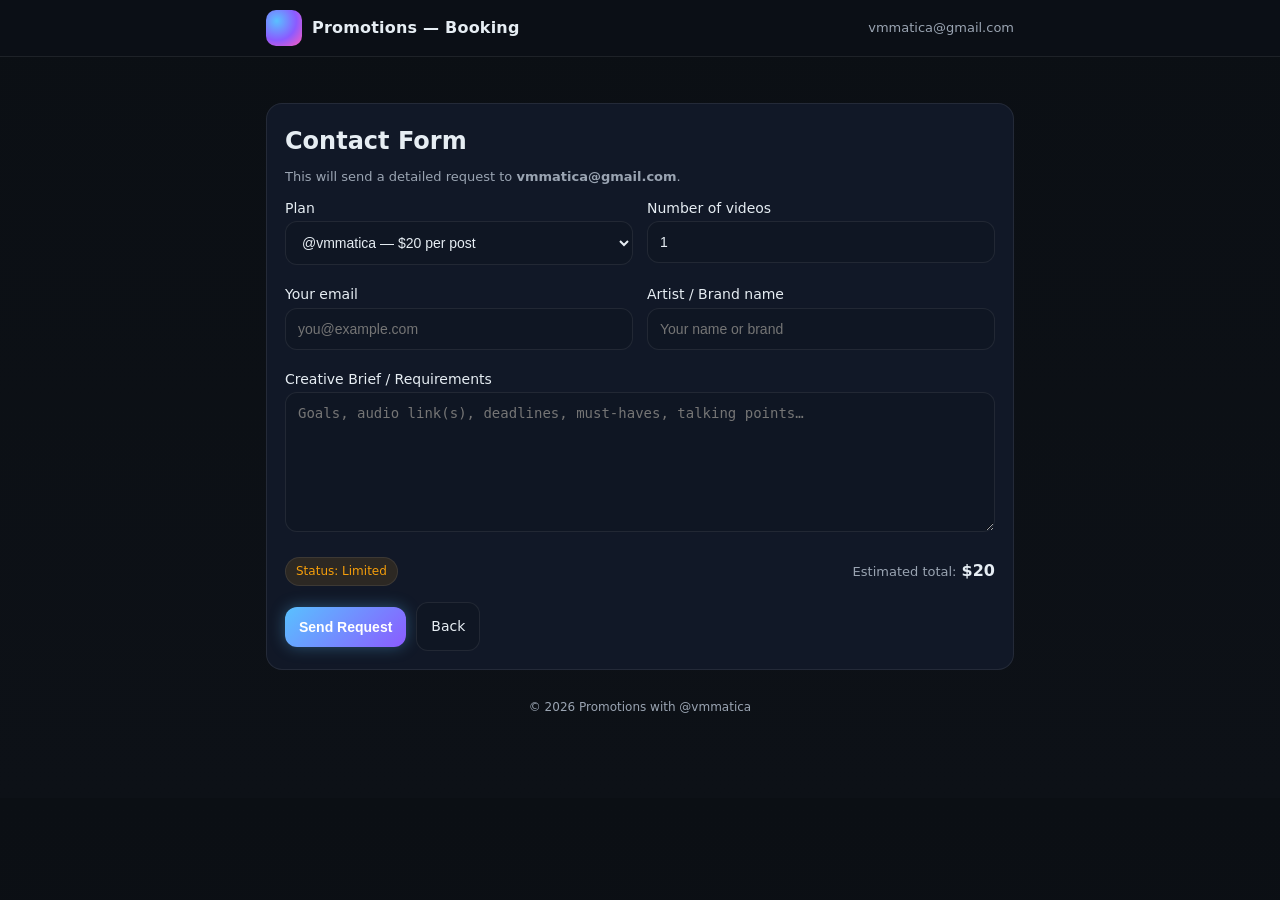
==== form.html @ cdf6c782 "Update form.html" ====
<!doctype html>
<html lang="en">
<head>
<meta charset="utf-8" />
<meta name="viewport" content="width=device-width, initial-scale=1" />
<title>Promotions — Booking</title>
<style>
  :root{--bg:#0d1117;--card:#111827;--muted:#9aa4b2;--text:#e6edf3;--accent:#59c1ff;
        --good:#22c55e;--warn:#f59e0b;--border:rgba(255,255,255,.08);
        --limited-bg:rgba(245,158,11,.12);--active-bg:rgba(34,197,94,.12);}
  *{box-sizing:border-box}
  body{margin:0;background:linear-gradient(180deg,#0b0f14 0%,#0d1117 100%);color:var(--text);
       font:400 16px/1.65 ui-sans-serif,system-ui,-apple-system,Segoe UI,Roboto,Helvetica,Arial}
  a{color:inherit;text-decoration:none}
  .wrap{max-width:780px;margin:0 auto;padding:24px 16px 80px}
  .nav{position:sticky;top:0;z-index:50;backdrop-filter:saturate(120%) blur(6px);
       background:rgba(13,17,23,.75);border-bottom:1px solid var(--border)}
  .nav-inner{display:flex;align-items:center;justify-content:space-between;max-width:780px;
             margin:0 auto;padding:10px 16px}
  .brand{display:flex;gap:10px;align-items:center}
  .logo{width:36px;height:36px;border-radius:10px;
        background:radial-gradient(circle at 30% 30%,#59c1ff,#8b5bff 55%,#ff5bbd 100%)}
  .brand h1{font-size:16px;margin:0;letter-spacing:.2px}
  .email{font-size:13px;color:var(--muted)} .email:hover{color:var(--text)}

  .card{background:var(--card);border:1px solid var(--border);border-radius:16px;padding:18px;margin-top:22px}
  h2{margin:0 0 4px 0} .muted{color:var(--muted);font-size:13px}
  form{display:grid;gap:16px;margin-top:8px} label{font-size:14px}
  input,select,textarea{width:100%;padding:12px;border-radius:12px;border:1px solid var(--border);
                        background:#0f1623;color:var(--text);font-size:14px;outline:none}
  textarea{min-height:140px;resize:vertical}
  .row{display:grid;grid-template-columns:1fr 1fr;gap:14px}
  @media (max-width:640px){.row{grid-template-columns:1fr}}
  .statusline{display:flex;align-items:center;justify-content:space-between}
  .pill{padding:4px 10px;border-radius:999px;font-size:12px;border:1px solid var(--border)}
  .active{background:rgba(34,197,94,.12);color:#22c55e}
  .limited{background:rgba(245,158,11,.12);color:#f59e0b}
  .submit{display:flex;gap:10px;align-items:center}
  .btn{display:inline-block;padding:12px 14px;border-radius:12px;border:1px solid var(--border);
       background:#0f1623;font-size:14px;text-align:center;transition:all .2s}
  .btn.primary{background:linear-gradient(135deg,#59c1ff,#8b5bff);border:none;color:#fff;font-weight:600;
               box-shadow:0 0 15px rgba(89,193,255,.35)}
  .btn.primary:hover{transform:translateY(-2px);box-shadow:0 0 20px rgba(89,193,255,.5)}
  .btn:hover{border-color:var(--accent)} .total{font-weight:700}
  footer{margin-top:28px;color:var(--muted);font-size:12px;text-align:center}
</style>
</head>
<body>
  <div class="nav">
    <div class="nav-inner">
      <div class="brand"><div class="logo" aria-hidden="true"></div><h1>Promotions — Booking</h1></div>
      <a class="email" href="mailto:vmmatica@gmail.com">vmmatica@gmail.com</a>
    </div>
  </div>

  <div class="wrap">
    <div class="card">
      <h2>Contact Form</h2>
      <div class="muted">This will send a detailed request to <b>vmmatica@gmail.com</b>.</div>

      <!-- IMPORTANT: absolute _next url fixes redirect -->
      <form id="form" method="POST" action="https://formsubmit.co/vmmatica@gmail.com">
        <input type="hidden" name="_template" value="table">
        <input type="hidden" name="_captcha" value="false">
        <input type="hidden" name="_next" value="https://baconartist.github.io/thanks.html">
        <input type="hidden" name="_subject" id="subjectInput" value="Promo Booking">
        <input type="hidden" name="status" id="statusField" value="Active">
        <input type="hidden" name="price_per_unit" id="ppuField" value="20">
        <input type="hidden" name="estimated_total" id="totalField" value="20">

        <div class="row">
          <div>
            <label for="plan">Plan</label>
            <select id="plan" name="plan" required>
              <option value="vmmatica" data-price="20" data-status="Limited">@vmmatica — $20 per post</option>
              <option value="vpolariss" data-price="18" data-status="Active">@vpolariss — $18 per post</option>
              <option value="vjubzzs"  data-price="15" data-status="Active">@vjubzzs — $15 per post</option>
              <option value="campaign" data-price="45" data-status="Active">Campaign Mini (Best for Algorithm) — $45 per cycle</option>
            </select>
          </div>
          <div>
            <label for="qty" id="qty-label">Number of videos</label>
            <input id="qty" name="quantity" type="number" min="1" value="1" required />
          </div>
        </div>

        <div class="row">
          <div>
            <label for="email">Your email</label>
            <input id="email" name="client_email" type="email" placeholder="you@example.com" required />
          </div>
          <div>
            <label for="name">Artist / Brand name</label>
            <input id="name" name="client_name" type="text" placeholder="Your name or brand" required />
          </div>
        </div>

        <div>
          <label for="brief">Creative Brief / Requirements</label>
          <textarea id="brief" name="creative_brief" placeholder="Goals, audio link(s), deadlines, must-haves, talking points…"></textarea>
        </div>

        <div class="statusline">
          <span class="pill" id="statusPill">Status: Active</span>
          <div><span class="muted">Estimated total:</span> <span class="total" id="total">$20</span></div>
        </div>

        <div class="submit">
          <button type="submit" class="btn primary">Send Request</button>
          <a href="index.html" class="btn">Back</a>
        </div>
      </form>
    </div>

    <footer>© <span id="year"></span> Promotions with @vmmatica</footer>
  </div>

<script>
  document.getElementById('year').textContent = new Date().getFullYear();

  const prices   = { vmmatica:20, vpolariss:18, vjubzzs:15, campaign:45 };
  const statuses = { vmmatica:'Limited', vpolariss:'Active', vjubzzs:'Active', campaign:'Active' };

  const qs = new URLSearchParams(location.search);
  const planSelect = document.getElementById('plan');
  const qtyInput   = document.getElementById('qty');
  const totalEl    = document.getElementById('total');
  const totalField = document.getElementById('totalField');
  const ppuField   = document.getElementById('ppuField');
  const statusField= document.getElementById('statusField');
  const statusPill = document.getElementById('statusPill');
  const subjectInp = document.getElementById('subjectInput');
  const qtyLabel   = document.getElementById('qty-label');

  const initialPlan = qs.get('plan');
  if (initialPlan && prices[initialPlan]) planSelect.value = initialPlan;

  function updateLabels(){
    const plan = planSelect.value;
    qtyLabel.textContent = (plan === 'campaign') ? 'Number of campaign cycles' : 'Number of videos';
  }
  function updateStatus(){
    const plan = planSelect.value;
    const st = statuses[plan] || 'Active';
    statusField.value = st;
    statusPill.textContent = `Status: ${st}`;
    statusPill.className = 'pill ' + (st === 'Limited' ? 'limited' : 'active');
  }
  function updateTotals(){
    const plan = planSelect.value;
    const qty  = Math.max(1, Number(qtyInput.value || 1));
    const ppu  = prices[plan] || 0;
    const ttl  = qty * ppu;
    totalEl.textContent = `$${ttl.toLocaleString()}`;
    totalField.value = ttl;
    ppuField.value   = ppu;
    subjectInp.value = `Promo Booking — ${plan === 'campaign' ? 'Campaign Mini (Best for Algorithm)' : '@' + plan} — ${qty} ${plan === 'campaign' ? 'cycle(s)' : 'video(s)'}`;
  }

  planSelect.addEventListener('change', ()=>{ updateLabels(); updateStatus(); updateTotals(); });
  qtyInput.addEventListener('input', updateTotals);

  updateLabels(); updateStatus(); updateTotals();
</script>
</body>
</html>
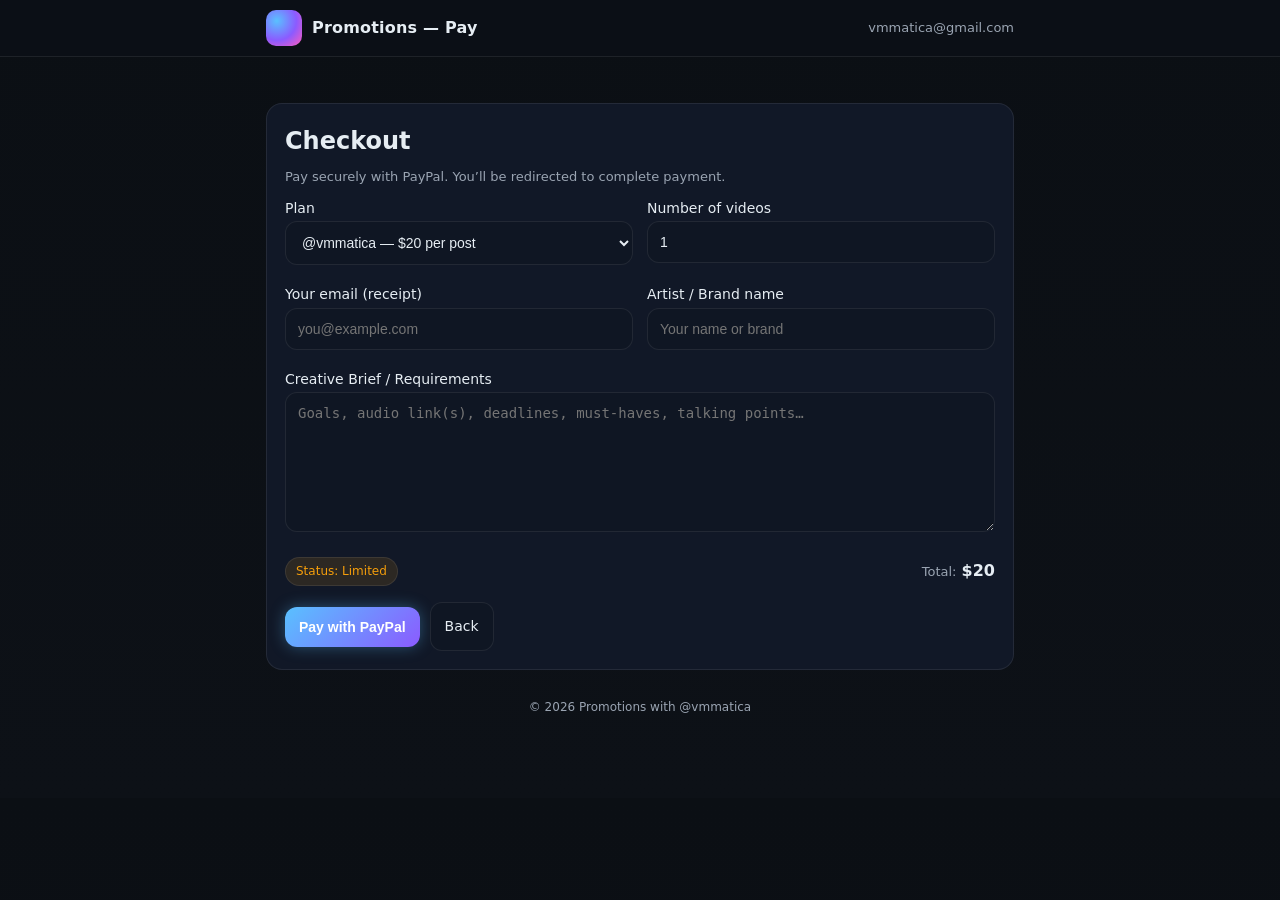
==== commit 1a54517a: "Update form.html" ====
--- a/form.html
+++ b/form.html
@@ -3,75 +3,76 @@
 <head>
 <meta charset="utf-8" />
 <meta name="viewport" content="width=device-width, initial-scale=1" />
-<title>Promotions — Booking</title>
+<title>Promotions — Pay</title>
 <style>
-  :root{--bg:#0d1117;--card:#111827;--muted:#9aa4b2;--text:#e6edf3;--accent:#59c1ff;
-        --good:#22c55e;--warn:#f59e0b;--border:rgba(255,255,255,.08);
-        --limited-bg:rgba(245,158,11,.12);--active-bg:rgba(34,197,94,.12);}
+  :root{
+    --bg:#0d1117;--card:#111827;--muted:#9aa4b2;--text:#e6edf3;--accent:#59c1ff;
+    --good:#22c55e;--warn:#f59e0b;--border:rgba(255,255,255,.08);
+    --limited-bg:rgba(245,158,11,.12);--active-bg:rgba(34,197,94,.12);
+  }
   *{box-sizing:border-box}
   body{margin:0;background:linear-gradient(180deg,#0b0f14 0%,#0d1117 100%);color:var(--text);
-       font:400 16px/1.65 ui-sans-serif,system-ui,-apple-system,Segoe UI,Roboto,Helvetica,Arial}
+    font:400 16px/1.65 ui-sans-serif,system-ui,-apple-system,Segoe UI,Roboto,Helvetica,Arial}
   a{color:inherit;text-decoration:none}
   .wrap{max-width:780px;margin:0 auto;padding:24px 16px 80px}
   .nav{position:sticky;top:0;z-index:50;backdrop-filter:saturate(120%) blur(6px);
-       background:rgba(13,17,23,.75);border-bottom:1px solid var(--border)}
+    background:rgba(13,17,23,.75);border-bottom:1px solid var(--border)}
   .nav-inner{display:flex;align-items:center;justify-content:space-between;max-width:780px;
-             margin:0 auto;padding:10px 16px}
+    margin:0 auto;padding:10px 16px}
   .brand{display:flex;gap:10px;align-items:center}
-  .logo{width:36px;height:36px;border-radius:10px;
-        background:radial-gradient(circle at 30% 30%,#59c1ff,#8b5bff 55%,#ff5bbd 100%)}
+  .logo{width:36px;height:36px;border-radius:10px;background:radial-gradient(circle at 30% 30%,#59c1ff,#8b5bff 55%,#ff5bbd 100%)}
   .brand h1{font-size:16px;margin:0;letter-spacing:.2px}
   .email{font-size:13px;color:var(--muted)} .email:hover{color:var(--text)}
 
   .card{background:var(--card);border:1px solid var(--border);border-radius:16px;padding:18px;margin-top:22px}
   h2{margin:0 0 4px 0} .muted{color:var(--muted);font-size:13px}
-  form{display:grid;gap:16px;margin-top:8px} label{font-size:14px}
-  input,select,textarea{width:100%;padding:12px;border-radius:12px;border:1px solid var(--border);
-                        background:#0f1623;color:var(--text);font-size:14px;outline:none}
+
+  form{display:grid;gap:16px;margin-top:8px}
+  label{font-size:14px}
+  input, select, textarea{
+    width:100%;padding:12px;border-radius:12px;border:1px solid var(--border);
+    background:#0f1623;color:var(--text);font-size:14px;outline:none;
+  }
   textarea{min-height:140px;resize:vertical}
   .row{display:grid;grid-template-columns:1fr 1fr;gap:14px}
   @media (max-width:640px){.row{grid-template-columns:1fr}}
+
   .statusline{display:flex;align-items:center;justify-content:space-between}
   .pill{padding:4px 10px;border-radius:999px;font-size:12px;border:1px solid var(--border)}
-  .active{background:rgba(34,197,94,.12);color:#22c55e}
-  .limited{background:rgba(245,158,11,.12);color:#f59e0b}
+  .active{background:var(--active-bg);color:#22c55e}
+  .limited{background:var(--limited-bg);color:#f59e0b}
+
   .submit{display:flex;gap:10px;align-items:center}
   .btn{display:inline-block;padding:12px 14px;border-radius:12px;border:1px solid var(--border);
-       background:#0f1623;font-size:14px;text-align:center;transition:all .2s}
+    background:#0f1623;font-size:14px;text-align:center;transition:all .2s}
   .btn.primary{background:linear-gradient(135deg,#59c1ff,#8b5bff);border:none;color:#fff;font-weight:600;
-               box-shadow:0 0 15px rgba(89,193,255,.35)}
+    box-shadow:0 0 15px rgba(89,193,255,.35)}
   .btn.primary:hover{transform:translateY(-2px);box-shadow:0 0 20px rgba(89,193,255,.5)}
-  .btn:hover{border-color:var(--accent)} .total{font-weight:700}
+  .btn:hover{border-color:var(--accent)}
+  .total{font-weight:700}
+
   footer{margin-top:28px;color:var(--muted);font-size:12px;text-align:center}
 </style>
 </head>
 <body>
   <div class="nav">
     <div class="nav-inner">
-      <div class="brand"><div class="logo" aria-hidden="true"></div><h1>Promotions — Booking</h1></div>
+      <div class="brand"><div class="logo" aria-hidden="true"></div><h1>Promotions — Pay</h1></div>
       <a class="email" href="mailto:vmmatica@gmail.com">vmmatica@gmail.com</a>
     </div>
   </div>
 
   <div class="wrap">
     <div class="card">
-      <h2>Contact Form</h2>
-      <div class="muted">This will send a detailed request to <b>vmmatica@gmail.com</b>.</div>
-
-      <!-- IMPORTANT: absolute _next url fixes redirect -->
-      <form id="form" method="POST" action="https://formsubmit.co/vmmatica@gmail.com">
-        <input type="hidden" name="_template" value="table">
-        <input type="hidden" name="_captcha" value="false">
-        <input type="hidden" name="_next" value="https://baconartist.github.io/thanks.html">
-        <input type="hidden" name="_subject" id="subjectInput" value="Promo Booking">
-        <input type="hidden" name="status" id="statusField" value="Active">
-        <input type="hidden" name="price_per_unit" id="ppuField" value="20">
-        <input type="hidden" name="estimated_total" id="totalField" value="20">
-
+      <h2>Checkout</h2>
+      <div class="muted">Pay securely with PayPal. You’ll be redirected to complete payment.</div>
+
+      <!-- Visible form (collects info, then we post to PayPal) -->
+      <form id="ui-form">
         <div class="row">
           <div>
             <label for="plan">Plan</label>
-            <select id="plan" name="plan" required>
+            <select id="plan" required>
               <option value="vmmatica" data-price="20" data-status="Limited">@vmmatica — $20 per post</option>
               <option value="vpolariss" data-price="18" data-status="Active">@vpolariss — $18 per post</option>
               <option value="vjubzzs"  data-price="15" data-status="Active">@vjubzzs — $15 per post</option>
@@ -80,35 +81,52 @@
           </div>
           <div>
             <label for="qty" id="qty-label">Number of videos</label>
-            <input id="qty" name="quantity" type="number" min="1" value="1" required />
+            <input id="qty" type="number" min="1" value="1" required />
           </div>
         </div>
 
         <div class="row">
           <div>
-            <label for="email">Your email</label>
-            <input id="email" name="client_email" type="email" placeholder="you@example.com" required />
+            <label for="email">Your email (receipt)</label>
+            <input id="email" type="email" placeholder="you@example.com" required />
           </div>
           <div>
             <label for="name">Artist / Brand name</label>
-            <input id="name" name="client_name" type="text" placeholder="Your name or brand" required />
+            <input id="name" type="text" placeholder="Your name or brand" required />
           </div>
         </div>
 
         <div>
           <label for="brief">Creative Brief / Requirements</label>
-          <textarea id="brief" name="creative_brief" placeholder="Goals, audio link(s), deadlines, must-haves, talking points…"></textarea>
+          <textarea id="brief" placeholder="Goals, audio link(s), deadlines, must-haves, talking points…"></textarea>
         </div>
 
         <div class="statusline">
           <span class="pill" id="statusPill">Status: Active</span>
-          <div><span class="muted">Estimated total:</span> <span class="total" id="total">$20</span></div>
+          <div><span class="muted">Total:</span> <span class="total" id="total">$20</span></div>
         </div>
 
         <div class="submit">
-          <button type="submit" class="btn primary">Send Request</button>
+          <button type="submit" class="btn primary">Pay with PayPal</button>
           <a href="index.html" class="btn">Back</a>
         </div>
+      </form>
+
+      <!-- Hidden PayPal form (classic POST to webscr) -->
+      <form id="paypal-form" method="post" action="https://www.paypal.com/cgi-bin/webscr" style="display:none">
+        <input type="hidden" name="cmd" value="_xclick">
+        <input type="hidden" name="business" value="vmmatica@gmail.com">
+        <input type="hidden" name="item_name" id="pp_item_name" value="Promotion">
+        <input type="hidden" name="amount" id="pp_amount" value="20">
+        <input type="hidden" name="quantity" id="pp_qty" value="1">
+        <input type="hidden" name="currency_code" value="USD">
+        <input type="hidden" name="no_shipping" value="1">
+        <!-- rm=1 => GET redirect (lets thanks.html read query params) -->
+        <input type="hidden" name="rm" value="1">
+        <input type="hidden" name="return" value="https://baconartist.github.io/thanks.html">
+        <input type="hidden" name="cancel_return" value="https://baconartist.github.io/form.html?cancel=1">
+        <!-- Lightweight metadata for your dashboard -->
+        <input type="hidden" name="custom" id="pp_custom" value="">
       </form>
     </div>
 
@@ -124,43 +142,75 @@
   const qs = new URLSearchParams(location.search);
   const planSelect = document.getElementById('plan');
   const qtyInput   = document.getElementById('qty');
+  const emailInput = document.getElementById('email');
+  const nameInput  = document.getElementById('name');
+  const briefInput = document.getElementById('brief');
+
   const totalEl    = document.getElementById('total');
-  const totalField = document.getElementById('totalField');
-  const ppuField   = document.getElementById('ppuField');
-  const statusField= document.getElementById('statusField');
   const statusPill = document.getElementById('statusPill');
-  const subjectInp = document.getElementById('subjectInput');
   const qtyLabel   = document.getElementById('qty-label');
 
+  // Preselect plan from ?plan=
   const initialPlan = qs.get('plan');
   if (initialPlan && prices[initialPlan]) planSelect.value = initialPlan;
 
   function updateLabels(){
-    const plan = planSelect.value;
-    qtyLabel.textContent = (plan === 'campaign') ? 'Number of campaign cycles' : 'Number of videos';
+    const p = planSelect.value;
+    qtyLabel.textContent = (p === 'campaign') ? 'Number of campaign cycles' : 'Number of videos';
   }
   function updateStatus(){
-    const plan = planSelect.value;
-    const st = statuses[plan] || 'Active';
-    statusField.value = st;
+    const st = statuses[planSelect.value] || 'Active';
     statusPill.textContent = `Status: ${st}`;
     statusPill.className = 'pill ' + (st === 'Limited' ? 'limited' : 'active');
   }
-  function updateTotals(){
-    const plan = planSelect.value;
-    const qty  = Math.max(1, Number(qtyInput.value || 1));
-    const ppu  = prices[plan] || 0;
-    const ttl  = qty * ppu;
-    totalEl.textContent = `$${ttl.toLocaleString()}`;
-    totalField.value = ttl;
-    ppuField.value   = ppu;
-    subjectInp.value = `Promo Booking — ${plan === 'campaign' ? 'Campaign Mini (Best for Algorithm)' : '@' + plan} — ${qty} ${plan === 'campaign' ? 'cycle(s)' : 'video(s)'}`;
-  }
-
-  planSelect.addEventListener('change', ()=>{ updateLabels(); updateStatus(); updateTotals(); });
-  qtyInput.addEventListener('input', updateTotals);
-
-  updateLabels(); updateStatus(); updateTotals();
+  function updateTotal(){
+    const price = prices[planSelect.value] || 0;
+    const qty = Math.max(1, Number(qtyInput.value || 1));
+    const total = price * qty;
+    totalEl.textContent = `$${total.toLocaleString()}`;
+  }
+
+  planSelect.addEventListener('change', ()=>{ updateLabels(); updateStatus(); updateTotal(); });
+  qtyInput.addEventListener('input', updateTotal);
+
+  updateLabels(); updateStatus(); updateTotal();
+
+  // Submit visible form -> fill hidden PayPal form and POST
+  document.getElementById('ui-form').addEventListener('submit', (e)=>{
+    e.preventDefault();
+
+    const plan  = planSelect.value;
+    const price = prices[plan] || 0;
+    const qty   = Math.max(1, Number(qtyInput.value || 1));
+
+    // Build item name and custom notes
+    const itemName =
+      plan === 'campaign'
+        ? `Campaign Mini (Best for Algorithm) — ${qty} cycle(s)`
+        : `@${plan} — ${qty} video(s)`;
+    const custom = [
+      `Client: ${nameInput.value || '(N/A)'}`,
+      `Email: ${emailInput.value || '(N/A)'}`,
+      `Plan: ${plan}`,
+      `Qty: ${qty}`,
+      `Brief: ${briefInput.value || '(N/A)'}`
+    ].join(' | ').slice(0, 255); // PayPal custom field max length
+
+    // Save for thanks.html (so we can show a nice receipt)
+    localStorage.setItem('lastOrder', JSON.stringify({
+      plan, qty, price,
+      email: emailInput.value || '',
+      brief: briefInput.value || ''
+    }));
+
+    // Set hidden PayPal fields and submit
+    document.getElementById('pp_item_name').value = itemName;
+    document.getElementById('pp_amount').value    = price.toFixed(2);
+    document.getElementById('pp_qty').value       = qty;
+    document.getElementById('pp_custom').value    = custom;
+
+    document.getElementById('paypal-form').submit();
+  });
 </script>
 </body>
 </html>
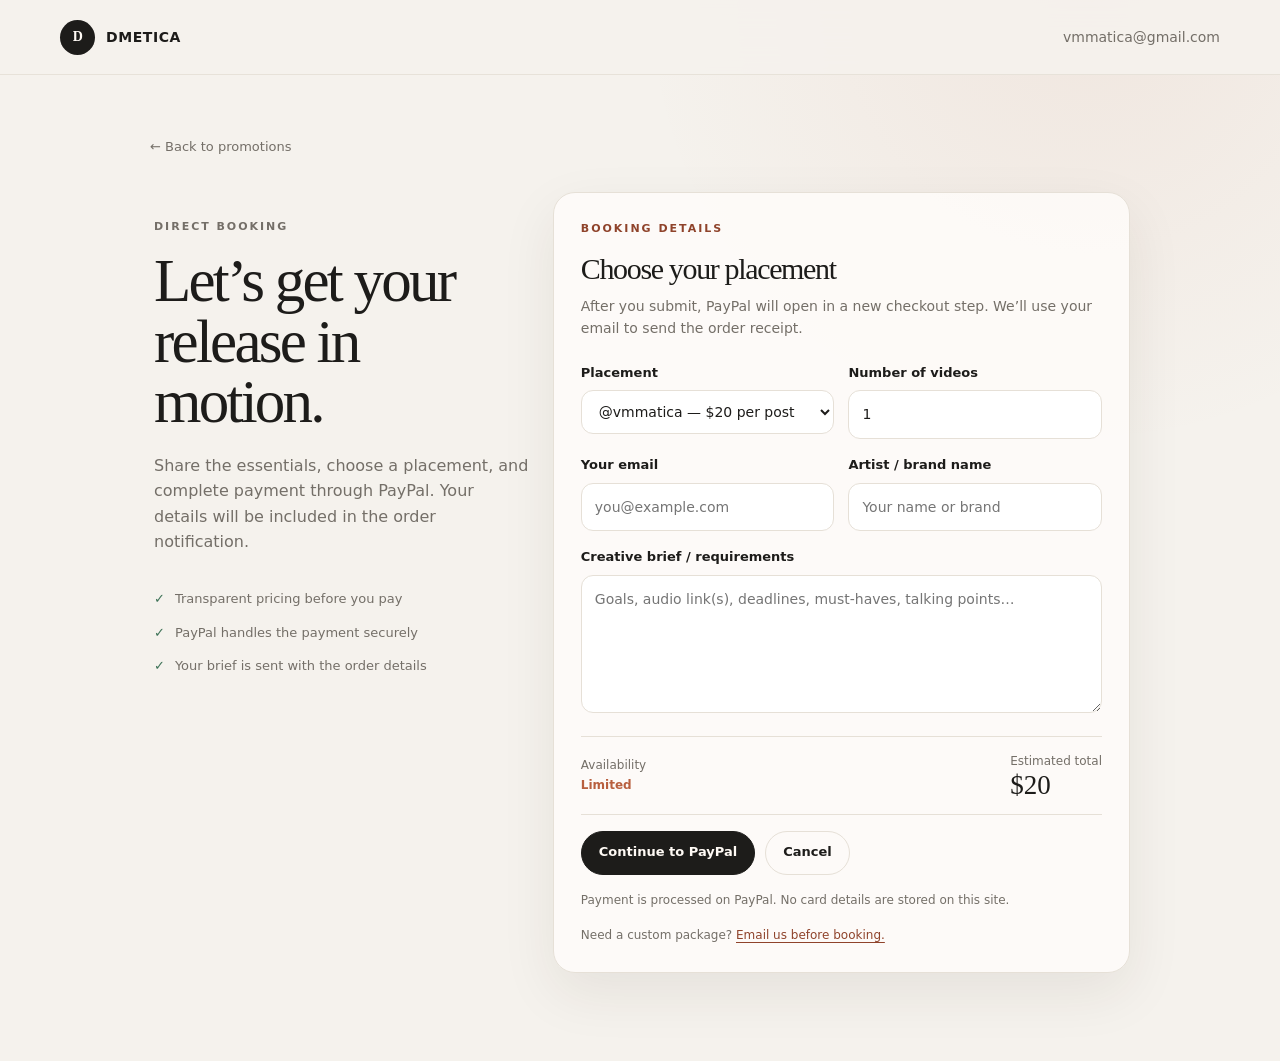
==== commit 7e69e01c: "Modernize promotion booking site" ====
--- a/form.html
+++ b/form.html
@@ -1,216 +1,153 @@
 <!doctype html>
 <html lang="en">
 <head>
-<meta charset="utf-8" />
-<meta name="viewport" content="width=device-width, initial-scale=1" />
-<title>Promotions — Pay</title>
-<style>
-  :root{
-    --bg:#0d1117;--card:#111827;--muted:#9aa4b2;--text:#e6edf3;--accent:#59c1ff;
-    --good:#22c55e;--warn:#f59e0b;--border:rgba(255,255,255,.08);
-    --limited-bg:rgba(245,158,11,.12);--active-bg:rgba(34,197,94,.12);
-  }
-  *{box-sizing:border-box}
-  body{margin:0;background:linear-gradient(180deg,#0b0f14 0%,#0d1117 100%);color:var(--text);
-    font:400 16px/1.65 ui-sans-serif,system-ui,-apple-system,Segoe UI,Roboto,Helvetica,Arial}
-  a{color:inherit;text-decoration:none}
-  .wrap{max-width:780px;margin:0 auto;padding:24px 16px 80px}
-  .nav{position:sticky;top:0;z-index:50;backdrop-filter:saturate(120%) blur(6px);
-    background:rgba(13,17,23,.75);border-bottom:1px solid var(--border)}
-  .nav-inner{display:flex;align-items:center;justify-content:space-between;max-width:780px;
-    margin:0 auto;padding:10px 16px}
-  .brand{display:flex;gap:10px;align-items:center}
-  .logo{width:36px;height:36px;border-radius:10px;background:radial-gradient(circle at 30% 30%,#59c1ff,#8b5bff 55%,#ff5bbd 100%)}
-  .brand h1{font-size:16px;margin:0;letter-spacing:.2px}
-  .email{font-size:13px;color:var(--muted)} .email:hover{color:var(--text)}
-
-  .card{background:var(--card);border:1px solid var(--border);border-radius:16px;padding:18px;margin-top:22px}
-  h2{margin:0 0 4px 0} .muted{color:var(--muted);font-size:13px}
-
-  form{display:grid;gap:16px;margin-top:8px}
-  label{font-size:14px}
-  input, select, textarea{
-    width:100%;padding:12px;border-radius:12px;border:1px solid var(--border);
-    background:#0f1623;color:var(--text);font-size:14px;outline:none;
-  }
-  textarea{min-height:140px;resize:vertical}
-  .row{display:grid;grid-template-columns:1fr 1fr;gap:14px}
-  @media (max-width:640px){.row{grid-template-columns:1fr}}
-
-  .statusline{display:flex;align-items:center;justify-content:space-between}
-  .pill{padding:4px 10px;border-radius:999px;font-size:12px;border:1px solid var(--border)}
-  .active{background:var(--active-bg);color:#22c55e}
-  .limited{background:var(--limited-bg);color:#f59e0b}
-
-  .submit{display:flex;gap:10px;align-items:center}
-  .btn{display:inline-block;padding:12px 14px;border-radius:12px;border:1px solid var(--border);
-    background:#0f1623;font-size:14px;text-align:center;transition:all .2s}
-  .btn.primary{background:linear-gradient(135deg,#59c1ff,#8b5bff);border:none;color:#fff;font-weight:600;
-    box-shadow:0 0 15px rgba(89,193,255,.35)}
-  .btn.primary:hover{transform:translateY(-2px);box-shadow:0 0 20px rgba(89,193,255,.5)}
-  .btn:hover{border-color:var(--accent)}
-  .total{font-weight:700}
-
-  footer{margin-top:28px;color:var(--muted);font-size:12px;text-align:center}
-</style>
+  <meta charset="utf-8" />
+  <meta name="viewport" content="width=device-width, initial-scale=1" />
+  <meta name="description" content="Book a DMetica TikTok promotion." />
+  <title>Book a promotion — DMetica</title>
+  <link rel="stylesheet" href="styles.css" />
 </head>
 <body>
-  <div class="nav">
+  <header class="site-header">
     <div class="nav-inner">
-      <div class="brand"><div class="logo" aria-hidden="true"></div><h1>Promotions — Pay</h1></div>
-      <a class="email" href="mailto:vmmatica@gmail.com">vmmatica@gmail.com</a>
+      <a class="brand" href="index.html" aria-label="DMetica home"><span class="brand-mark" aria-hidden="true">D</span><span class="brand-name">DMetica</span></a>
+      <a class="header-link" href="mailto:vmmatica@gmail.com">vmmatica@gmail.com</a>
     </div>
-  </div>
+  </header>
 
-  <div class="wrap">
-    <div class="card">
-      <h2>Checkout</h2>
-      <div class="muted">Pay securely with PayPal. You’ll be redirected to complete payment.</div>
+  <main class="checkout-shell">
+    <a class="back-link" href="index.html">← Back to promotions</a>
+    <div class="checkout-layout">
+      <section class="checkout-intro" aria-labelledby="checkout-title">
+        <p class="eyebrow">Direct booking</p>
+        <h1 id="checkout-title">Let’s get your release in motion.</h1>
+        <p>Share the essentials, choose a placement, and complete payment through PayPal. Your details will be included in the order notification.</p>
+        <ul class="trust-list">
+          <li>Transparent pricing before you pay</li>
+          <li>PayPal handles the payment securely</li>
+          <li>Your brief is sent with the order details</li>
+        </ul>
+      </section>
 
-      <!-- Visible form (collects info, then we post to PayPal) -->
-      <form id="ui-form">
-        <div class="row">
+      <section class="checkout-card" aria-labelledby="form-title">
+        <p class="eyebrow">Booking details</p>
+        <h2 id="form-title">Choose your placement</h2>
+        <p class="form-intro">After you submit, PayPal will open in a new checkout step. We’ll use your email to send the order receipt.</p>
+
+        <form id="ui-form">
+          <div class="field-row">
+            <div>
+              <label for="plan">Placement</label>
+              <select id="plan" required>
+                <option value="vmmatica" data-price="20" data-status="Limited">@vmmatica — $20 per post</option>
+                <option value="vpolariss" data-price="18" data-status="Active">@vpolariss — $18 per post</option>
+                <option value="vjubzzs" data-price="15" data-status="Active">@vjubzzs — $15 per post</option>
+                <option value="campaign" data-price="45" data-status="Active">Campaign Mini — $45 per cycle</option>
+              </select>
+            </div>
+            <div>
+              <label for="qty" id="qty-label">Number of videos</label>
+              <input id="qty" name="quantity" type="number" min="1" step="1" value="1" inputmode="numeric" required />
+            </div>
+          </div>
+
+          <div class="field-row">
+            <div>
+              <label for="email">Your email</label>
+              <input id="email" name="buyer_email" type="email" autocomplete="email" placeholder="you@example.com" required />
+            </div>
+            <div>
+              <label for="name">Artist / brand name</label>
+              <input id="name" name="artist_brand" type="text" autocomplete="organization" placeholder="Your name or brand" required />
+            </div>
+          </div>
+
           <div>
-            <label for="plan">Plan</label>
-            <select id="plan" required>
-              <option value="vmmatica" data-price="20" data-status="Limited">@vmmatica — $20 per post</option>
-              <option value="vpolariss" data-price="18" data-status="Active">@vpolariss — $18 per post</option>
-              <option value="vjubzzs"  data-price="15" data-status="Active">@vjubzzs — $15 per post</option>
-              <option value="campaign" data-price="45" data-status="Active">Campaign Mini (Best for Algorithm) — $45 per cycle</option>
-            </select>
+            <label for="brief">Creative brief / requirements</label>
+            <textarea id="brief" name="creative_brief" placeholder="Goals, audio link(s), deadlines, must-haves, talking points…"></textarea>
           </div>
-          <div>
-            <label for="qty" id="qty-label">Number of videos</label>
-            <input id="qty" type="number" min="1" value="1" required />
+
+          <div class="checkout-summary">
+            <div><div class="summary-label">Availability</div><div class="summary-status" id="statusPill">Active</div></div>
+            <div><div class="summary-label">Estimated total</div><div class="summary-value" id="total">$20</div></div>
           </div>
-        </div>
 
-        <div class="row">
-          <div>
-            <label for="email">Your email (receipt)</label>
-            <input id="email" type="email" placeholder="you@example.com" required />
+          <div class="form-actions">
+            <button type="submit" class="button">Continue to PayPal</button>
+            <a href="index.html" class="button secondary">Cancel</a>
           </div>
-          <div>
-            <label for="name">Artist / Brand name</label>
-            <input id="name" type="text" placeholder="Your name or brand" required />
-          </div>
-        </div>
+          <p class="payment-note">Payment is processed on PayPal. No card details are stored on this site.</p>
+          <p class="cancel-note">Need a custom package? <a href="mailto:vmmatica@gmail.com">Email us before booking.</a></p>
+        </form>
 
-        <div>
-          <label for="brief">Creative Brief / Requirements</label>
-          <textarea id="brief" placeholder="Goals, audio link(s), deadlines, must-haves, talking points…"></textarea>
-        </div>
+        <form id="paypal-form" method="post" action="https://www.paypal.com/cgi-bin/webscr" hidden>
+          <input type="hidden" name="cmd" value="_xclick" />
+          <input type="hidden" name="business" value="vmmatica@gmail.com" />
+          <input type="hidden" name="item_name" id="pp_item_name" value="Promotion" />
+          <input type="hidden" name="amount" id="pp_amount" value="20.00" />
+          <input type="hidden" name="quantity" id="pp_qty" value="1" />
+          <input type="hidden" name="currency_code" value="USD" />
+          <input type="hidden" name="no_shipping" value="1" />
+          <input type="hidden" name="rm" value="1" />
+          <input type="hidden" name="return" value="https://baconartist.github.io/thanks.html" />
+          <input type="hidden" name="cancel_return" value="https://baconartist.github.io/form.html?cancel=1" />
+          <input type="hidden" name="custom" id="pp_custom" value="" />
+          <input type="hidden" name="invoice" id="pp_invoice" value="" />
+        </form>
+      </section>
+    </div>
+  </main>
 
-        <div class="statusline">
-          <span class="pill" id="statusPill">Status: Active</span>
-          <div><span class="muted">Total:</span> <span class="total" id="total">$20</span></div>
-        </div>
+  <script>
+    const prices = { vmmatica: 20, vpolariss: 18, vjubzzs: 15, campaign: 45 };
+    const statuses = { vmmatica: 'Limited', vpolariss: 'Active', vjubzzs: 'Active', campaign: 'Active' };
+    const qs = new URLSearchParams(location.search);
+    const planSelect = document.getElementById('plan');
+    const qtyInput = document.getElementById('qty');
+    const emailInput = document.getElementById('email');
+    const nameInput = document.getElementById('name');
+    const briefInput = document.getElementById('brief');
+    const totalEl = document.getElementById('total');
+    const statusPill = document.getElementById('statusPill');
+    const qtyLabel = document.getElementById('qty-label');
 
-        <div class="submit">
-          <button type="submit" class="btn primary">Pay with PayPal</button>
-          <a href="index.html" class="btn">Back</a>
-        </div>
-      </form>
+    const initialPlan = qs.get('plan');
+    if (initialPlan && prices[initialPlan]) planSelect.value = initialPlan;
 
-      <!-- Hidden PayPal form (classic POST to webscr) -->
-      <form id="paypal-form" method="post" action="https://www.paypal.com/cgi-bin/webscr" style="display:none">
-        <input type="hidden" name="cmd" value="_xclick">
-        <input type="hidden" name="business" value="vmmatica@gmail.com">
-        <input type="hidden" name="item_name" id="pp_item_name" value="Promotion">
-        <input type="hidden" name="amount" id="pp_amount" value="20">
-        <input type="hidden" name="quantity" id="pp_qty" value="1">
-        <input type="hidden" name="currency_code" value="USD">
-        <input type="hidden" name="no_shipping" value="1">
-        <!-- rm=1 => GET redirect (lets thanks.html read query params) -->
-        <input type="hidden" name="rm" value="1">
-        <input type="hidden" name="return" value="https://baconartist.github.io/thanks.html">
-        <input type="hidden" name="cancel_return" value="https://baconartist.github.io/form.html?cancel=1">
-        <!-- Lightweight metadata for your dashboard -->
-        <input type="hidden" name="custom" id="pp_custom" value="">
-      </form>
-    </div>
+    function updateFormSummary() {
+      const plan = planSelect.value;
+      const quantity = Math.max(1, Number(qtyInput.value || 1));
+      const status = statuses[plan] || 'Active';
+      qtyLabel.textContent = plan === 'campaign' ? 'Number of campaign cycles' : 'Number of videos';
+      statusPill.textContent = status;
+      statusPill.className = 'summary-status' + (status === 'Limited' ? ' limited' : '');
+      totalEl.textContent = '$' + ((prices[plan] || 0) * quantity).toLocaleString();
+    }
 
-    <footer>© <span id="year"></span> Promotions with @vmmatica</footer>
-  </div>
+    planSelect.addEventListener('change', updateFormSummary);
+    qtyInput.addEventListener('input', updateFormSummary);
+    updateFormSummary();
 
-<script>
-  document.getElementById('year').textContent = new Date().getFullYear();
+    document.getElementById('ui-form').addEventListener('submit', event => {
+      event.preventDefault();
+      if (!event.currentTarget.reportValidity()) return;
 
-  const prices   = { vmmatica:20, vpolariss:18, vjubzzs:15, campaign:45 };
-  const statuses = { vmmatica:'Limited', vpolariss:'Active', vjubzzs:'Active', campaign:'Active' };
+      const plan = planSelect.value;
+      const price = prices[plan] || 0;
+      const quantity = Math.max(1, Number(qtyInput.value || 1));
+      const total = price * quantity;
+      const invoice = 'DM-' + Date.now();
+      const itemName = plan === 'campaign' ? `Campaign Mini — ${quantity} cycle(s)` : `@${plan} — ${quantity} video(s)`;
+      const order = { invoice, plan, quantity, price, total, email: emailInput.value.trim(), name: nameInput.value.trim(), brief: briefInput.value.trim() };
 
-  const qs = new URLSearchParams(location.search);
-  const planSelect = document.getElementById('plan');
-  const qtyInput   = document.getElementById('qty');
-  const emailInput = document.getElementById('email');
-  const nameInput  = document.getElementById('name');
-  const briefInput = document.getElementById('brief');
-
-  const totalEl    = document.getElementById('total');
-  const statusPill = document.getElementById('statusPill');
-  const qtyLabel   = document.getElementById('qty-label');
-
-  // Preselect plan from ?plan=
-  const initialPlan = qs.get('plan');
-  if (initialPlan && prices[initialPlan]) planSelect.value = initialPlan;
-
-  function updateLabels(){
-    const p = planSelect.value;
-    qtyLabel.textContent = (p === 'campaign') ? 'Number of campaign cycles' : 'Number of videos';
-  }
-  function updateStatus(){
-    const st = statuses[planSelect.value] || 'Active';
-    statusPill.textContent = `Status: ${st}`;
-    statusPill.className = 'pill ' + (st === 'Limited' ? 'limited' : 'active');
-  }
-  function updateTotal(){
-    const price = prices[planSelect.value] || 0;
-    const qty = Math.max(1, Number(qtyInput.value || 1));
-    const total = price * qty;
-    totalEl.textContent = `$${total.toLocaleString()}`;
-  }
-
-  planSelect.addEventListener('change', ()=>{ updateLabels(); updateStatus(); updateTotal(); });
-  qtyInput.addEventListener('input', updateTotal);
-
-  updateLabels(); updateStatus(); updateTotal();
-
-  // Submit visible form -> fill hidden PayPal form and POST
-  document.getElementById('ui-form').addEventListener('submit', (e)=>{
-    e.preventDefault();
-
-    const plan  = planSelect.value;
-    const price = prices[plan] || 0;
-    const qty   = Math.max(1, Number(qtyInput.value || 1));
-
-    // Build item name and custom notes
-    const itemName =
-      plan === 'campaign'
-        ? `Campaign Mini (Best for Algorithm) — ${qty} cycle(s)`
-        : `@${plan} — ${qty} video(s)`;
-    const custom = [
-      `Client: ${nameInput.value || '(N/A)'}`,
-      `Email: ${emailInput.value || '(N/A)'}`,
-      `Plan: ${plan}`,
-      `Qty: ${qty}`,
-      `Brief: ${briefInput.value || '(N/A)'}`
-    ].join(' | ').slice(0, 255); // PayPal custom field max length
-
-    // Save for thanks.html (so we can show a nice receipt)
-    localStorage.setItem('lastOrder', JSON.stringify({
-      plan, qty, price,
-      email: emailInput.value || '',
-      brief: briefInput.value || ''
-    }));
-
-    // Set hidden PayPal fields and submit
-    document.getElementById('pp_item_name').value = itemName;
-    document.getElementById('pp_amount').value    = price.toFixed(2);
-    document.getElementById('pp_qty').value       = qty;
-    document.getElementById('pp_custom').value    = custom;
-
-    document.getElementById('paypal-form').submit();
-  });
-</script>
+      localStorage.setItem('lastOrder', JSON.stringify(order));
+      document.getElementById('pp_item_name').value = itemName;
+      document.getElementById('pp_amount').value = price.toFixed(2);
+      document.getElementById('pp_qty').value = quantity;
+      document.getElementById('pp_invoice').value = invoice;
+      document.getElementById('pp_custom').value = JSON.stringify({ invoice, plan, quantity, email: order.email, name: order.name, brief: order.brief }).slice(0, 255);
+      document.getElementById('paypal-form').submit();
+    });
+  </script>
 </body>
 </html>
--- a/styles.css
+++ b/styles.css
@@ -0,0 +1,233 @@
+:root {
+  --paper: #f5f2ed;
+  --surface: #fffdfa;
+  --ink: #1d1c1a;
+  --muted: #746f68;
+  --line: #e6e0d7;
+  --accent: #b85f3e;
+  --accent-dark: #8f432b;
+  --accent-soft: #f2dfd5;
+  --success: #3f7358;
+  --shadow: 0 20px 55px rgba(47, 35, 25, .08);
+}
+
+* { box-sizing: border-box; }
+
+html { scroll-behavior: smooth; }
+
+body {
+  margin: 0;
+  color: var(--ink);
+  background:
+    radial-gradient(circle at 85% 0%, rgba(184, 95, 62, .08), transparent 28rem),
+    var(--paper);
+  font: 400 16px/1.6 Inter, ui-sans-serif, system-ui, -apple-system, BlinkMacSystemFont, "Segoe UI", sans-serif;
+}
+
+a { color: inherit; text-decoration: none; }
+
+button, input, select, textarea { font: inherit; }
+
+.site-header {
+  position: sticky;
+  top: 0;
+  z-index: 10;
+  border-bottom: 1px solid rgba(230, 224, 215, .9);
+  background: rgba(245, 242, 237, .88);
+  backdrop-filter: blur(16px);
+}
+
+.nav-inner {
+  width: min(1160px, calc(100% - 40px));
+  min-height: 74px;
+  margin: 0 auto;
+  display: flex;
+  align-items: center;
+  justify-content: space-between;
+  gap: 24px;
+}
+
+.brand { display: inline-flex; align-items: center; gap: 11px; }
+
+.brand-mark {
+  width: 35px;
+  height: 35px;
+  display: grid;
+  place-items: center;
+  border-radius: 50%;
+  color: #fffaf5;
+  background: var(--ink);
+  font: 700 14px/1 Georgia, serif;
+  letter-spacing: -.04em;
+}
+
+.brand-name { font-size: 14px; font-weight: 750; letter-spacing: .04em; text-transform: uppercase; }
+.header-link { color: var(--muted); font-size: 14px; transition: color .2s ease; }
+.header-link:hover { color: var(--accent-dark); }
+
+.site-shell { width: min(1160px, calc(100% - 40px)); margin: 0 auto; padding: 82px 0 90px; }
+
+.eyebrow {
+  margin: 0 0 16px;
+  color: var(--accent-dark);
+  font-size: 11px;
+  font-weight: 800;
+  letter-spacing: .18em;
+  text-transform: uppercase;
+}
+
+.hero { max-width: 760px; }
+
+h1, h2, h3, p { margin-top: 0; }
+
+h1, h2 { font-family: Georgia, "Times New Roman", serif; font-weight: 400; letter-spacing: -.045em; }
+h1 { max-width: 720px; margin-bottom: 20px; font-size: clamp(42px, 6vw, 76px); line-height: .99; }
+h2 { margin-bottom: 10px; font-size: clamp(30px, 4vw, 46px); line-height: 1.05; }
+h3 { margin-bottom: 0; font-size: 18px; }
+
+.hero-copy { max-width: 600px; margin-bottom: 30px; color: var(--muted); font-size: 18px; }
+
+.hero-meta { display: flex; flex-wrap: wrap; align-items: center; gap: 12px 22px; color: var(--muted); font-size: 14px; }
+.hero-meta strong { color: var(--ink); font: 700 24px/1 Georgia, serif; }
+.meta-divider { width: 1px; height: 28px; background: var(--line); }
+
+.section-heading { display: flex; justify-content: space-between; align-items: end; gap: 24px; margin: 96px 0 22px; }
+.section-heading p { max-width: 330px; margin: 0; color: var(--muted); font-size: 14px; }
+
+.card-grid { display: grid; grid-template-columns: repeat(3, minmax(0, 1fr)); gap: 16px; }
+
+.profile-card, .campaign-card, .checkout-card, .receipt-card {
+  border: 1px solid var(--line);
+  border-radius: 22px;
+  background: rgba(255, 253, 250, .82);
+  box-shadow: var(--shadow);
+}
+
+.profile-card {
+  min-height: 350px;
+  padding: 25px;
+  display: flex;
+  flex-direction: column;
+  transition: border-color .2s ease, box-shadow .2s ease, transform .2s ease;
+}
+
+.profile-card:hover { border-color: #d9b4a5; box-shadow: 0 22px 60px rgba(47, 35, 25, .13); transform: translateY(-3px); }
+
+.profile-top { display: flex; justify-content: space-between; align-items: center; gap: 12px; }
+.profile-label { color: var(--muted); font-size: 12px; font-weight: 750; letter-spacing: .13em; text-transform: uppercase; }
+.status { display: inline-flex; align-items: center; gap: 7px; color: var(--success); font-size: 12px; font-weight: 700; }
+.status::before { width: 7px; height: 7px; border-radius: 50%; background: currentColor; content: ""; }
+.status.limited { color: var(--accent); }
+
+.profile-link { display: block; margin: 34px 0 12px; }
+.handle { font: 400 clamp(26px, 3vw, 34px)/1 Georgia, serif; letter-spacing: -.04em; }
+.profile-link:hover .handle { color: var(--accent-dark); }
+.profile-note { margin: 0; color: var(--muted); font-size: 14px; }
+
+.follower-block { margin-top: auto; padding: 24px 0; border-top: 1px solid var(--line); border-bottom: 1px solid var(--line); }
+.follower-number { display: block; font: 400 30px/1.1 Georgia, serif; }
+.follower-label { color: var(--muted); font-size: 12px; text-transform: uppercase; letter-spacing: .12em; }
+
+.price-row { display: flex; align-items: baseline; justify-content: space-between; gap: 12px; padding-top: 20px; }
+.price { font: 400 27px/1 Georgia, serif; }
+.per-post { color: var(--muted); font-size: 13px; }
+
+.card-actions { display: flex; align-items: center; justify-content: space-between; gap: 14px; margin-top: 20px; }
+.text-link { color: var(--accent-dark); font-size: 13px; font-weight: 750; }
+.text-link:hover { text-decoration: underline; text-underline-offset: 4px; }
+
+.button {
+  display: inline-flex;
+  justify-content: center;
+  align-items: center;
+  min-height: 44px;
+  padding: 0 17px;
+  border: 1px solid var(--ink);
+  border-radius: 999px;
+  color: #fffaf5;
+  background: var(--ink);
+  font-size: 13px;
+  font-weight: 750;
+  transition: background .2s ease, border-color .2s ease, transform .2s ease;
+}
+
+.button:hover { border-color: var(--accent-dark); background: var(--accent-dark); transform: translateY(-1px); }
+.button.secondary { color: var(--ink); background: transparent; border-color: var(--line); }
+.button.secondary:hover { border-color: var(--accent); background: var(--accent-soft); }
+
+.campaign-card { margin-top: 16px; padding: 29px 32px; display: flex; align-items: center; justify-content: space-between; gap: 24px; }
+.campaign-copy { max-width: 590px; }
+.campaign-copy h3 { font: 400 25px/1.2 Georgia, serif; }
+.campaign-copy p { margin: 8px 0 0; color: var(--muted); font-size: 14px; }
+.campaign-price { display: block; margin-bottom: 12px; font: 400 34px/1 Georgia, serif; text-align: right; }
+.campaign-actions { flex: 0 0 auto; text-align: right; }
+.account-links { display: flex; flex-wrap: wrap; gap: 9px; margin-top: 17px; }
+.account-links a { padding: 6px 10px; border: 1px solid var(--line); border-radius: 999px; color: var(--muted); font-size: 12px; }
+.account-links a:hover { color: var(--accent-dark); border-color: #d9b4a5; }
+
+.site-footer { margin-top: 78px; padding-top: 22px; border-top: 1px solid var(--line); display: flex; justify-content: space-between; gap: 20px; color: var(--muted); font-size: 12px; }
+
+.checkout-shell { width: min(980px, calc(100% - 40px)); margin: 0 auto; padding: 58px 0 88px; }
+.back-link { display: inline-flex; margin-bottom: 34px; color: var(--muted); font-size: 13px; }
+.back-link:hover { color: var(--accent-dark); }
+.checkout-layout { display: grid; grid-template-columns: .8fr 1.2fr; gap: 18px; align-items: start; }
+.checkout-intro { padding: 26px 4px 0; }
+.checkout-intro h1 { font-size: clamp(40px, 6vw, 61px); }
+.checkout-intro p { color: var(--muted); }
+.trust-list { margin: 34px 0 0; padding: 0; list-style: none; color: var(--muted); font-size: 13px; }
+.trust-list li { display: flex; gap: 10px; margin: 13px 0; }
+.trust-list li::before { color: var(--success); content: "✓"; font-weight: 800; }
+
+.checkout-card, .receipt-card { padding: 27px; }
+.checkout-card h2 { font-size: 30px; }
+.form-intro { margin-bottom: 23px; color: var(--muted); font-size: 14px; }
+form { display: grid; gap: 16px; }
+.field-row { display: grid; grid-template-columns: 1fr 1fr; gap: 14px; }
+label { display: block; margin-bottom: 7px; color: var(--ink); font-size: 13px; font-weight: 700; }
+input, select, textarea { width: 100%; padding: 12px 13px; border: 1px solid var(--line); border-radius: 12px; outline: none; color: var(--ink); background: #fff; font-size: 14px; }
+input:focus, select:focus, textarea:focus { border-color: var(--accent); box-shadow: 0 0 0 3px rgba(184, 95, 62, .12); }
+textarea { min-height: 138px; resize: vertical; }
+.checkout-summary { display: flex; align-items: center; justify-content: space-between; gap: 16px; padding: 15px 0; border-top: 1px solid var(--line); border-bottom: 1px solid var(--line); }
+.summary-label { color: var(--muted); font-size: 12px; }
+.summary-value { font: 400 27px/1 Georgia, serif; }
+.summary-status { color: var(--success); font-size: 12px; font-weight: 750; }
+.summary-status.limited { color: var(--accent); }
+.form-actions { display: flex; flex-wrap: wrap; gap: 10px; align-items: center; }
+.payment-note { margin: 0; color: var(--muted); font-size: 12px; }
+.cancel-note { margin: 0; color: var(--muted); font-size: 12px; }
+.cancel-note a { color: var(--accent-dark); text-decoration: underline; text-underline-offset: 3px; }
+
+.receipt-card { max-width: 760px; margin: 0 auto; }
+.receipt-header { padding: 18px 0 27px; text-align: center; }
+.receipt-mark { width: 52px; height: 52px; margin: 0 auto 17px; display: grid; place-items: center; border-radius: 50%; color: #fffaf5; background: var(--success); font-size: 25px; }
+.receipt-header h1 { margin-bottom: 11px; font-size: clamp(40px, 6vw, 58px); }
+.receipt-header p { margin: 0; color: var(--muted); }
+.receipt-grid { display: grid; grid-template-columns: 1fr 1fr; gap: 10px; }
+.receipt-field { padding: 14px; border: 1px solid var(--line); border-radius: 12px; background: #fff; }
+.receipt-field.full { grid-column: 1 / -1; }
+.receipt-label { margin-bottom: 3px; color: var(--muted); font-size: 11px; font-weight: 750; letter-spacing: .1em; text-transform: uppercase; }
+.receipt-value { overflow-wrap: anywhere; font-size: 14px; font-weight: 650; }
+.receipt-actions { display: flex; justify-content: center; flex-wrap: wrap; gap: 10px; margin-top: 25px; }
+.support { margin: 26px 0 0; color: var(--muted); font-size: 13px; text-align: center; }
+.support a { color: var(--accent-dark); text-decoration: underline; text-underline-offset: 3px; }
+
+@media (max-width: 820px) {
+  .site-shell { padding-top: 62px; }
+  .card-grid, .checkout-layout { grid-template-columns: 1fr; }
+  .checkout-intro { padding-top: 0; }
+  .campaign-card { align-items: flex-start; flex-direction: column; }
+  .campaign-actions { width: 100%; text-align: left; }
+  .campaign-price { text-align: left; }
+}
+
+@media (max-width: 560px) {
+  .nav-inner, .site-shell, .checkout-shell { width: min(100% - 28px, 1160px); }
+  .nav-inner { min-height: 64px; }
+  .header-link { max-width: 150px; overflow: hidden; text-overflow: ellipsis; white-space: nowrap; }
+  .section-heading { align-items: flex-start; flex-direction: column; margin-top: 68px; }
+  .profile-card { min-height: 320px; padding: 21px; }
+  .campaign-card, .checkout-card, .receipt-card { padding: 21px; }
+  .field-row, .receipt-grid { grid-template-columns: 1fr; }
+  .receipt-field.full { grid-column: auto; }
+  .site-footer { align-items: flex-start; flex-direction: column; }
+}
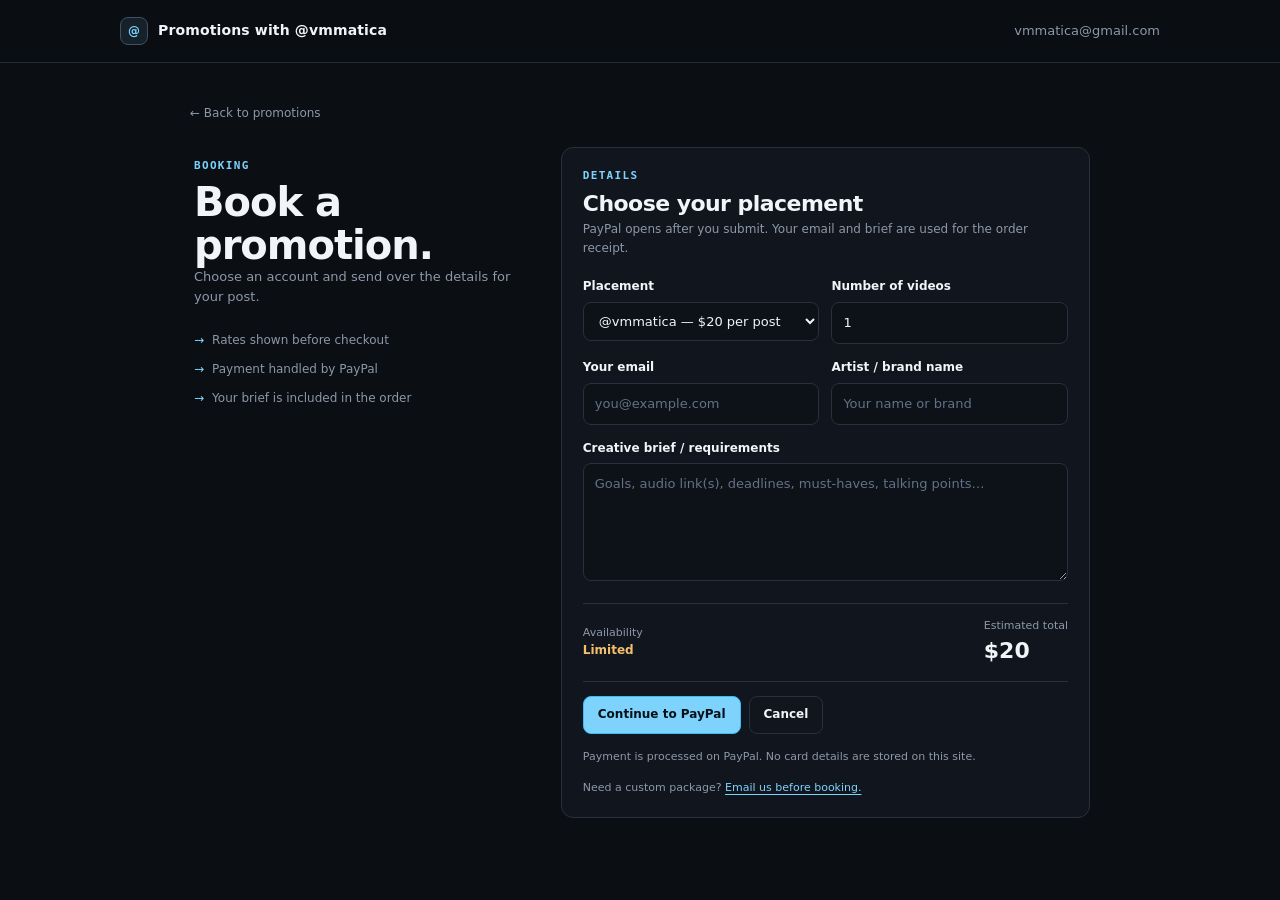
==== commit ba5724f0: "Simplify site with dark creator-focused theme" ====
--- a/form.html
+++ b/form.html
@@ -3,14 +3,14 @@
 <head>
   <meta charset="utf-8" />
   <meta name="viewport" content="width=device-width, initial-scale=1" />
-  <meta name="description" content="Book a DMetica TikTok promotion." />
-  <title>Book a promotion — DMetica</title>
+  <meta name="description" content="Book a TikTok promotion with @vmmatica." />
+  <title>Book a promotion — @vmmatica</title>
   <link rel="stylesheet" href="styles.css" />
 </head>
 <body>
   <header class="site-header">
     <div class="nav-inner">
-      <a class="brand" href="index.html" aria-label="DMetica home"><span class="brand-mark" aria-hidden="true">D</span><span class="brand-name">DMetica</span></a>
+      <a class="brand" href="index.html" aria-label="Promotions with @vmmatica home"><span class="brand-mark" aria-hidden="true">@</span><span class="brand-name">Promotions with @vmmatica</span></a>
       <a class="header-link" href="mailto:vmmatica@gmail.com">vmmatica@gmail.com</a>
     </div>
   </header>
@@ -19,20 +19,20 @@
     <a class="back-link" href="index.html">← Back to promotions</a>
     <div class="checkout-layout">
       <section class="checkout-intro" aria-labelledby="checkout-title">
-        <p class="eyebrow">Direct booking</p>
-        <h1 id="checkout-title">Let’s get your release in motion.</h1>
-        <p>Share the essentials, choose a placement, and complete payment through PayPal. Your details will be included in the order notification.</p>
+        <p class="eyebrow">Booking</p>
+        <h1 id="checkout-title">Book a promotion.</h1>
+        <p>Choose an account and send over the details for your post.</p>
         <ul class="trust-list">
-          <li>Transparent pricing before you pay</li>
-          <li>PayPal handles the payment securely</li>
-          <li>Your brief is sent with the order details</li>
+          <li>Rates shown before checkout</li>
+          <li>Payment handled by PayPal</li>
+          <li>Your brief is included in the order</li>
         </ul>
       </section>
 
       <section class="checkout-card" aria-labelledby="form-title">
-        <p class="eyebrow">Booking details</p>
+        <p class="eyebrow">Details</p>
         <h2 id="form-title">Choose your placement</h2>
-        <p class="form-intro">After you submit, PayPal will open in a new checkout step. We’ll use your email to send the order receipt.</p>
+        <p class="form-intro">PayPal opens after you submit. Your email and brief are used for the order receipt.</p>
 
         <form id="ui-form">
           <div class="field-row">
--- a/styles.css
+++ b/styles.css
@@ -1,233 +1,170 @@
 :root {
-  --paper: #f5f2ed;
-  --surface: #fffdfa;
-  --ink: #1d1c1a;
-  --muted: #746f68;
-  --line: #e6e0d7;
-  --accent: #b85f3e;
-  --accent-dark: #8f432b;
-  --accent-soft: #f2dfd5;
-  --success: #3f7358;
-  --shadow: 0 20px 55px rgba(47, 35, 25, .08);
+  --bg: #0b0e13;
+  --surface: #11161e;
+  --surface-raised: #151b24;
+  --text: #f1f5f9;
+  --muted: #8c98a8;
+  --line: #27303c;
+  --accent: #7dd3fc;
+  --accent-strong: #38bdf8;
+  --accent-soft: rgba(125, 211, 252, .1);
+  --success: #7dd3a7;
+  --warning: #f4c06b;
 }
 
 * { box-sizing: border-box; }
-
 html { scroll-behavior: smooth; }
-
 body {
   margin: 0;
-  color: var(--ink);
-  background:
-    radial-gradient(circle at 85% 0%, rgba(184, 95, 62, .08), transparent 28rem),
-    var(--paper);
-  font: 400 16px/1.6 Inter, ui-sans-serif, system-ui, -apple-system, BlinkMacSystemFont, "Segoe UI", sans-serif;
+  color: var(--text);
+  background: var(--bg);
+  font: 400 15px/1.55 Inter, ui-sans-serif, system-ui, -apple-system, BlinkMacSystemFont, "Segoe UI", sans-serif;
 }
-
 a { color: inherit; text-decoration: none; }
-
 button, input, select, textarea { font: inherit; }
 
 .site-header {
   position: sticky;
   top: 0;
   z-index: 10;
-  border-bottom: 1px solid rgba(230, 224, 215, .9);
-  background: rgba(245, 242, 237, .88);
-  backdrop-filter: blur(16px);
+  border-bottom: 1px solid rgba(39, 48, 60, .86);
+  background: rgba(11, 14, 19, .9);
+  backdrop-filter: blur(14px);
 }
-
 .nav-inner {
-  width: min(1160px, calc(100% - 40px));
-  min-height: 74px;
+  width: min(1040px, calc(100% - 32px));
+  min-height: 62px;
   margin: 0 auto;
   display: flex;
   align-items: center;
   justify-content: space-between;
-  gap: 24px;
+  gap: 20px;
 }
-
-.brand { display: inline-flex; align-items: center; gap: 11px; }
-
+.brand { display: inline-flex; align-items: center; gap: 10px; min-width: 0; }
 .brand-mark {
-  width: 35px;
-  height: 35px;
+  width: 28px;
+  height: 28px;
   display: grid;
   place-items: center;
-  border-radius: 50%;
-  color: #fffaf5;
-  background: var(--ink);
-  font: 700 14px/1 Georgia, serif;
-  letter-spacing: -.04em;
+  flex: 0 0 auto;
+  border: 1px solid #405064;
+  border-radius: 8px;
+  color: var(--accent);
+  background: var(--accent-soft);
+  font-size: 12px;
+  font-weight: 800;
 }
+.brand-name { overflow: hidden; color: var(--text); font-size: 14px; font-weight: 700; letter-spacing: .01em; text-overflow: ellipsis; white-space: nowrap; }
+.header-link { overflow: hidden; color: var(--muted); font-size: 13px; text-overflow: ellipsis; white-space: nowrap; }
+.header-link:hover, .back-link:hover, .support a:hover { color: var(--accent); }
 
-.brand-name { font-size: 14px; font-weight: 750; letter-spacing: .04em; text-transform: uppercase; }
-.header-link { color: var(--muted); font-size: 14px; transition: color .2s ease; }
-.header-link:hover { color: var(--accent-dark); }
+.site-shell { width: min(1040px, calc(100% - 32px)); margin: 0 auto; padding: 54px 0 70px; }
+.hero { display: flex; align-items: end; justify-content: space-between; gap: 32px; padding-bottom: 38px; border-bottom: 1px solid var(--line); }
+.eyebrow { margin: 0 0 9px; color: var(--accent); font: 700 11px/1.2 ui-monospace, SFMono-Regular, Menlo, Consolas, monospace; letter-spacing: .12em; text-transform: uppercase; }
+h1, h2, h3, p { margin-top: 0; }
+h1, h2, h3 { font-weight: 700; letter-spacing: -.025em; }
+h1 { max-width: 580px; margin-bottom: 0; font-size: clamp(30px, 5vw, 44px); line-height: 1.08; }
+h2 { margin-bottom: 4px; font-size: 24px; line-height: 1.15; }
+h3 { margin-bottom: 0; font-size: 18px; line-height: 1.2; }
+.hero-copy { max-width: 300px; margin: 0; color: var(--muted); font-size: 13px; }
+.hero-meta { display: flex; align-items: baseline; gap: 10px; margin-top: 23px; color: var(--muted); font-size: 13px; }
+.hero-meta strong { color: var(--text); font-size: 20px; }
+.meta-divider { display: none; }
+.section-heading { display: flex; align-items: end; justify-content: space-between; gap: 24px; margin: 38px 0 16px; }
+.section-heading p { max-width: 300px; margin: 0; color: var(--muted); font-size: 13px; text-align: right; }
 
-.site-shell { width: min(1160px, calc(100% - 40px)); margin: 0 auto; padding: 82px 0 90px; }
+.card-grid { display: grid; grid-template-columns: repeat(3, minmax(0, 1fr)); gap: 12px; }
+.profile-card, .campaign-card, .checkout-card, .receipt-card { border: 1px solid var(--line); border-radius: 12px; background: var(--surface); }
+.profile-card { min-height: 306px; padding: 17px; display: flex; flex-direction: column; transition: border-color .18s ease, background .18s ease; }
+.profile-card:hover { border-color: #42546a; background: var(--surface-raised); }
+.profile-top { display: flex; align-items: center; justify-content: space-between; gap: 10px; }
+.profile-label { color: var(--muted); font: 700 10px/1.2 ui-monospace, SFMono-Regular, Menlo, Consolas, monospace; letter-spacing: .1em; text-transform: uppercase; }
+.status { display: inline-flex; align-items: center; gap: 6px; color: var(--success); font-size: 11px; }
+.status::before { width: 6px; height: 6px; border-radius: 50%; background: currentColor; content: ""; }
+.status.limited { color: var(--warning); }
+.profile-link { display: block; margin: 28px 0 15px; }
+.handle { color: var(--text); font-size: 22px; font-weight: 700; letter-spacing: -.03em; }
+.profile-link:hover .handle { color: var(--accent); }
+.profile-note { margin: 3px 0 0; color: var(--muted); font-size: 12px; }
+.follower-block { margin-top: auto; padding: 15px 0; border-top: 1px solid var(--line); border-bottom: 1px solid var(--line); }
+.follower-number { display: block; color: var(--text); font-size: 23px; font-weight: 700; line-height: 1.1; }
+.follower-label, .per-post, .summary-label { color: var(--muted); font-size: 11px; }
+.follower-label { font-family: ui-monospace, SFMono-Regular, Menlo, Consolas, monospace; letter-spacing: .08em; text-transform: uppercase; }
+.price-row { display: flex; align-items: baseline; justify-content: space-between; gap: 12px; padding-top: 15px; }
+.price { color: var(--text); font-size: 20px; font-weight: 700; }
+.card-actions { display: flex; align-items: center; justify-content: space-between; gap: 12px; margin-top: 15px; }
+.text-link { color: var(--accent); font-size: 12px; font-weight: 650; }
+.text-link:hover { color: #bae6fd; }
+.button { display: inline-flex; min-height: 38px; align-items: center; justify-content: center; padding: 0 14px; border: 1px solid var(--accent-strong); border-radius: 8px; color: #061018; background: var(--accent); font-size: 12px; font-weight: 750; transition: background .18s ease, border-color .18s ease, transform .18s ease; }
+.button:hover { border-color: #bae6fd; background: #bae6fd; transform: translateY(-1px); }
+.button.secondary { border-color: var(--line); color: var(--text); background: transparent; }
+.button.secondary:hover { border-color: #42546a; background: var(--surface-raised); }
 
-.eyebrow {
-  margin: 0 0 16px;
-  color: var(--accent-dark);
-  font-size: 11px;
-  font-weight: 800;
-  letter-spacing: .18em;
-  text-transform: uppercase;
+.campaign-card { margin-top: 12px; padding: 18px; display: flex; align-items: center; justify-content: space-between; gap: 24px; }
+.campaign-copy { min-width: 0; }
+.campaign-copy .eyebrow { margin-bottom: 6px; }
+.campaign-copy p:not(.eyebrow) { max-width: 620px; margin: 6px 0 0; color: var(--muted); font-size: 13px; }
+.account-links { display: flex; flex-wrap: wrap; gap: 7px; margin-top: 12px; }
+.account-links a { padding: 4px 8px; border: 1px solid var(--line); border-radius: 6px; color: var(--muted); font-size: 11px; }
+.account-links a:hover { border-color: #42546a; color: var(--accent); }
+.campaign-actions { flex: 0 0 auto; text-align: right; }
+.campaign-price { display: block; margin-bottom: 9px; color: var(--text); font-size: 22px; font-weight: 700; }
+.site-footer { display: flex; justify-content: space-between; gap: 20px; margin-top: 46px; padding-top: 17px; border-top: 1px solid var(--line); color: var(--muted); font-size: 11px; }
+
+.checkout-shell { width: min(900px, calc(100% - 32px)); margin: 0 auto; padding: 38px 0 70px; }
+.back-link { display: inline-flex; margin-bottom: 24px; color: var(--muted); font-size: 12px; }
+.checkout-layout { display: grid; grid-template-columns: .8fr 1.2fr; gap: 18px; align-items: start; }
+.checkout-intro { padding: 12px 4px 0; }
+.checkout-intro h1 { font-size: clamp(28px, 5vw, 40px); }
+.checkout-intro > p:not(.eyebrow) { color: var(--muted); font-size: 13px; }
+.trust-list { margin: 24px 0 0; padding: 0; list-style: none; color: var(--muted); font-size: 12px; }
+.trust-list li { margin: 10px 0; }
+.trust-list li::before { margin-right: 8px; color: var(--accent); content: "→"; }
+.checkout-card, .receipt-card { padding: 21px; }
+.checkout-card h2 { font-size: 22px; }
+.form-intro { margin-bottom: 20px; color: var(--muted); font-size: 12px; }
+form { display: grid; gap: 14px; }
+.field-row { display: grid; grid-template-columns: 1fr 1fr; gap: 12px; }
+label { display: block; margin-bottom: 6px; color: var(--text); font-size: 12px; font-weight: 650; }
+input, select, textarea { width: 100%; padding: 10px 11px; border: 1px solid var(--line); border-radius: 8px; outline: none; color: var(--text); background: #0d1219; font-size: 13px; }
+input::placeholder, textarea::placeholder { color: #647184; }
+input:focus, select:focus, textarea:focus { border-color: var(--accent-strong); box-shadow: 0 0 0 2px var(--accent-soft); }
+textarea { min-height: 118px; resize: vertical; }
+.checkout-summary { display: flex; align-items: center; justify-content: space-between; gap: 16px; padding: 13px 0; border-top: 1px solid var(--line); border-bottom: 1px solid var(--line); }
+.summary-status { color: var(--success); font-size: 12px; font-weight: 700; }
+.summary-status.limited { color: var(--warning); }
+.summary-value { color: var(--text); font-size: 22px; font-weight: 700; }
+.form-actions { display: flex; flex-wrap: wrap; gap: 8px; align-items: center; }
+.payment-note, .cancel-note { margin: 0; color: var(--muted); font-size: 11px; }
+.cancel-note a { color: var(--accent); text-decoration: underline; text-underline-offset: 3px; }
+
+.receipt-card { max-width: 700px; margin: 0 auto; }
+.receipt-header { padding: 11px 0 23px; text-align: center; }
+.receipt-mark { width: 43px; height: 43px; margin: 0 auto 13px; display: grid; place-items: center; border: 1px solid rgba(125, 211, 167, .45); border-radius: 50%; color: var(--success); background: rgba(125, 211, 167, .1); font-size: 20px; }
+.receipt-header h1 { margin-bottom: 8px; font-size: clamp(28px, 5vw, 40px); }
+.receipt-header p { margin: 0; color: var(--muted); font-size: 13px; }
+.receipt-grid { display: grid; grid-template-columns: 1fr 1fr; gap: 8px; }
+.receipt-field { padding: 11px; border: 1px solid var(--line); border-radius: 8px; background: #0d1219; }
+.receipt-field.full { grid-column: 1 / -1; }
+.receipt-label { margin-bottom: 3px; color: var(--muted); font: 700 10px/1.2 ui-monospace, SFMono-Regular, Menlo, Consolas, monospace; letter-spacing: .08em; text-transform: uppercase; }
+.receipt-value { overflow-wrap: anywhere; font-size: 13px; font-weight: 650; }
+.receipt-actions { display: flex; justify-content: center; flex-wrap: wrap; gap: 8px; margin-top: 21px; }
+.support { margin: 20px 0 0; color: var(--muted); font-size: 12px; text-align: center; }
+.support a { color: var(--accent); text-decoration: underline; text-underline-offset: 3px; }
+
+@media (max-width: 760px) {
+  .hero { display: block; }
+  .hero-copy { max-width: 420px; margin-top: 14px; }
+  .section-heading { align-items: flex-start; flex-direction: column; gap: 7px; }
+  .section-heading p { max-width: 420px; text-align: left; }
+  .card-grid, .checkout-layout { grid-template-columns: 1fr; }
+  .campaign-card { align-items: flex-start; flex-direction: column; }
+  .campaign-actions { text-align: left; }
 }
-
-.hero { max-width: 760px; }
-
-h1, h2, h3, p { margin-top: 0; }
-
-h1, h2 { font-family: Georgia, "Times New Roman", serif; font-weight: 400; letter-spacing: -.045em; }
-h1 { max-width: 720px; margin-bottom: 20px; font-size: clamp(42px, 6vw, 76px); line-height: .99; }
-h2 { margin-bottom: 10px; font-size: clamp(30px, 4vw, 46px); line-height: 1.05; }
-h3 { margin-bottom: 0; font-size: 18px; }
-
-.hero-copy { max-width: 600px; margin-bottom: 30px; color: var(--muted); font-size: 18px; }
-
-.hero-meta { display: flex; flex-wrap: wrap; align-items: center; gap: 12px 22px; color: var(--muted); font-size: 14px; }
-.hero-meta strong { color: var(--ink); font: 700 24px/1 Georgia, serif; }
-.meta-divider { width: 1px; height: 28px; background: var(--line); }
-
-.section-heading { display: flex; justify-content: space-between; align-items: end; gap: 24px; margin: 96px 0 22px; }
-.section-heading p { max-width: 330px; margin: 0; color: var(--muted); font-size: 14px; }
-
-.card-grid { display: grid; grid-template-columns: repeat(3, minmax(0, 1fr)); gap: 16px; }
-
-.profile-card, .campaign-card, .checkout-card, .receipt-card {
-  border: 1px solid var(--line);
-  border-radius: 22px;
-  background: rgba(255, 253, 250, .82);
-  box-shadow: var(--shadow);
-}
-
-.profile-card {
-  min-height: 350px;
-  padding: 25px;
-  display: flex;
-  flex-direction: column;
-  transition: border-color .2s ease, box-shadow .2s ease, transform .2s ease;
-}
-
-.profile-card:hover { border-color: #d9b4a5; box-shadow: 0 22px 60px rgba(47, 35, 25, .13); transform: translateY(-3px); }
-
-.profile-top { display: flex; justify-content: space-between; align-items: center; gap: 12px; }
-.profile-label { color: var(--muted); font-size: 12px; font-weight: 750; letter-spacing: .13em; text-transform: uppercase; }
-.status { display: inline-flex; align-items: center; gap: 7px; color: var(--success); font-size: 12px; font-weight: 700; }
-.status::before { width: 7px; height: 7px; border-radius: 50%; background: currentColor; content: ""; }
-.status.limited { color: var(--accent); }
-
-.profile-link { display: block; margin: 34px 0 12px; }
-.handle { font: 400 clamp(26px, 3vw, 34px)/1 Georgia, serif; letter-spacing: -.04em; }
-.profile-link:hover .handle { color: var(--accent-dark); }
-.profile-note { margin: 0; color: var(--muted); font-size: 14px; }
-
-.follower-block { margin-top: auto; padding: 24px 0; border-top: 1px solid var(--line); border-bottom: 1px solid var(--line); }
-.follower-number { display: block; font: 400 30px/1.1 Georgia, serif; }
-.follower-label { color: var(--muted); font-size: 12px; text-transform: uppercase; letter-spacing: .12em; }
-
-.price-row { display: flex; align-items: baseline; justify-content: space-between; gap: 12px; padding-top: 20px; }
-.price { font: 400 27px/1 Georgia, serif; }
-.per-post { color: var(--muted); font-size: 13px; }
-
-.card-actions { display: flex; align-items: center; justify-content: space-between; gap: 14px; margin-top: 20px; }
-.text-link { color: var(--accent-dark); font-size: 13px; font-weight: 750; }
-.text-link:hover { text-decoration: underline; text-underline-offset: 4px; }
-
-.button {
-  display: inline-flex;
-  justify-content: center;
-  align-items: center;
-  min-height: 44px;
-  padding: 0 17px;
-  border: 1px solid var(--ink);
-  border-radius: 999px;
-  color: #fffaf5;
-  background: var(--ink);
-  font-size: 13px;
-  font-weight: 750;
-  transition: background .2s ease, border-color .2s ease, transform .2s ease;
-}
-
-.button:hover { border-color: var(--accent-dark); background: var(--accent-dark); transform: translateY(-1px); }
-.button.secondary { color: var(--ink); background: transparent; border-color: var(--line); }
-.button.secondary:hover { border-color: var(--accent); background: var(--accent-soft); }
-
-.campaign-card { margin-top: 16px; padding: 29px 32px; display: flex; align-items: center; justify-content: space-between; gap: 24px; }
-.campaign-copy { max-width: 590px; }
-.campaign-copy h3 { font: 400 25px/1.2 Georgia, serif; }
-.campaign-copy p { margin: 8px 0 0; color: var(--muted); font-size: 14px; }
-.campaign-price { display: block; margin-bottom: 12px; font: 400 34px/1 Georgia, serif; text-align: right; }
-.campaign-actions { flex: 0 0 auto; text-align: right; }
-.account-links { display: flex; flex-wrap: wrap; gap: 9px; margin-top: 17px; }
-.account-links a { padding: 6px 10px; border: 1px solid var(--line); border-radius: 999px; color: var(--muted); font-size: 12px; }
-.account-links a:hover { color: var(--accent-dark); border-color: #d9b4a5; }
-
-.site-footer { margin-top: 78px; padding-top: 22px; border-top: 1px solid var(--line); display: flex; justify-content: space-between; gap: 20px; color: var(--muted); font-size: 12px; }
-
-.checkout-shell { width: min(980px, calc(100% - 40px)); margin: 0 auto; padding: 58px 0 88px; }
-.back-link { display: inline-flex; margin-bottom: 34px; color: var(--muted); font-size: 13px; }
-.back-link:hover { color: var(--accent-dark); }
-.checkout-layout { display: grid; grid-template-columns: .8fr 1.2fr; gap: 18px; align-items: start; }
-.checkout-intro { padding: 26px 4px 0; }
-.checkout-intro h1 { font-size: clamp(40px, 6vw, 61px); }
-.checkout-intro p { color: var(--muted); }
-.trust-list { margin: 34px 0 0; padding: 0; list-style: none; color: var(--muted); font-size: 13px; }
-.trust-list li { display: flex; gap: 10px; margin: 13px 0; }
-.trust-list li::before { color: var(--success); content: "✓"; font-weight: 800; }
-
-.checkout-card, .receipt-card { padding: 27px; }
-.checkout-card h2 { font-size: 30px; }
-.form-intro { margin-bottom: 23px; color: var(--muted); font-size: 14px; }
-form { display: grid; gap: 16px; }
-.field-row { display: grid; grid-template-columns: 1fr 1fr; gap: 14px; }
-label { display: block; margin-bottom: 7px; color: var(--ink); font-size: 13px; font-weight: 700; }
-input, select, textarea { width: 100%; padding: 12px 13px; border: 1px solid var(--line); border-radius: 12px; outline: none; color: var(--ink); background: #fff; font-size: 14px; }
-input:focus, select:focus, textarea:focus { border-color: var(--accent); box-shadow: 0 0 0 3px rgba(184, 95, 62, .12); }
-textarea { min-height: 138px; resize: vertical; }
-.checkout-summary { display: flex; align-items: center; justify-content: space-between; gap: 16px; padding: 15px 0; border-top: 1px solid var(--line); border-bottom: 1px solid var(--line); }
-.summary-label { color: var(--muted); font-size: 12px; }
-.summary-value { font: 400 27px/1 Georgia, serif; }
-.summary-status { color: var(--success); font-size: 12px; font-weight: 750; }
-.summary-status.limited { color: var(--accent); }
-.form-actions { display: flex; flex-wrap: wrap; gap: 10px; align-items: center; }
-.payment-note { margin: 0; color: var(--muted); font-size: 12px; }
-.cancel-note { margin: 0; color: var(--muted); font-size: 12px; }
-.cancel-note a { color: var(--accent-dark); text-decoration: underline; text-underline-offset: 3px; }
-
-.receipt-card { max-width: 760px; margin: 0 auto; }
-.receipt-header { padding: 18px 0 27px; text-align: center; }
-.receipt-mark { width: 52px; height: 52px; margin: 0 auto 17px; display: grid; place-items: center; border-radius: 50%; color: #fffaf5; background: var(--success); font-size: 25px; }
-.receipt-header h1 { margin-bottom: 11px; font-size: clamp(40px, 6vw, 58px); }
-.receipt-header p { margin: 0; color: var(--muted); }
-.receipt-grid { display: grid; grid-template-columns: 1fr 1fr; gap: 10px; }
-.receipt-field { padding: 14px; border: 1px solid var(--line); border-radius: 12px; background: #fff; }
-.receipt-field.full { grid-column: 1 / -1; }
-.receipt-label { margin-bottom: 3px; color: var(--muted); font-size: 11px; font-weight: 750; letter-spacing: .1em; text-transform: uppercase; }
-.receipt-value { overflow-wrap: anywhere; font-size: 14px; font-weight: 650; }
-.receipt-actions { display: flex; justify-content: center; flex-wrap: wrap; gap: 10px; margin-top: 25px; }
-.support { margin: 26px 0 0; color: var(--muted); font-size: 13px; text-align: center; }
-.support a { color: var(--accent-dark); text-decoration: underline; text-underline-offset: 3px; }
-
-@media (max-width: 820px) {
-  .site-shell { padding-top: 62px; }
-  .card-grid, .checkout-layout { grid-template-columns: 1fr; }
-  .checkout-intro { padding-top: 0; }
-  .campaign-card { align-items: flex-start; flex-direction: column; }
-  .campaign-actions { width: 100%; text-align: left; }
-  .campaign-price { text-align: left; }
-}
-
-@media (max-width: 560px) {
-  .nav-inner, .site-shell, .checkout-shell { width: min(100% - 28px, 1160px); }
-  .nav-inner { min-height: 64px; }
-  .header-link { max-width: 150px; overflow: hidden; text-overflow: ellipsis; white-space: nowrap; }
-  .section-heading { align-items: flex-start; flex-direction: column; margin-top: 68px; }
-  .profile-card { min-height: 320px; padding: 21px; }
-  .campaign-card, .checkout-card, .receipt-card { padding: 21px; }
+@media (max-width: 520px) {
+  .nav-inner, .site-shell, .checkout-shell { width: min(100% - 24px, 1040px); }
+  .header-link { max-width: 160px; }
   .field-row, .receipt-grid { grid-template-columns: 1fr; }
   .receipt-field.full { grid-column: auto; }
-  .site-footer { align-items: flex-start; flex-direction: column; }
+  .site-footer { align-items: flex-start; flex-direction: column; gap: 6px; }
 }
